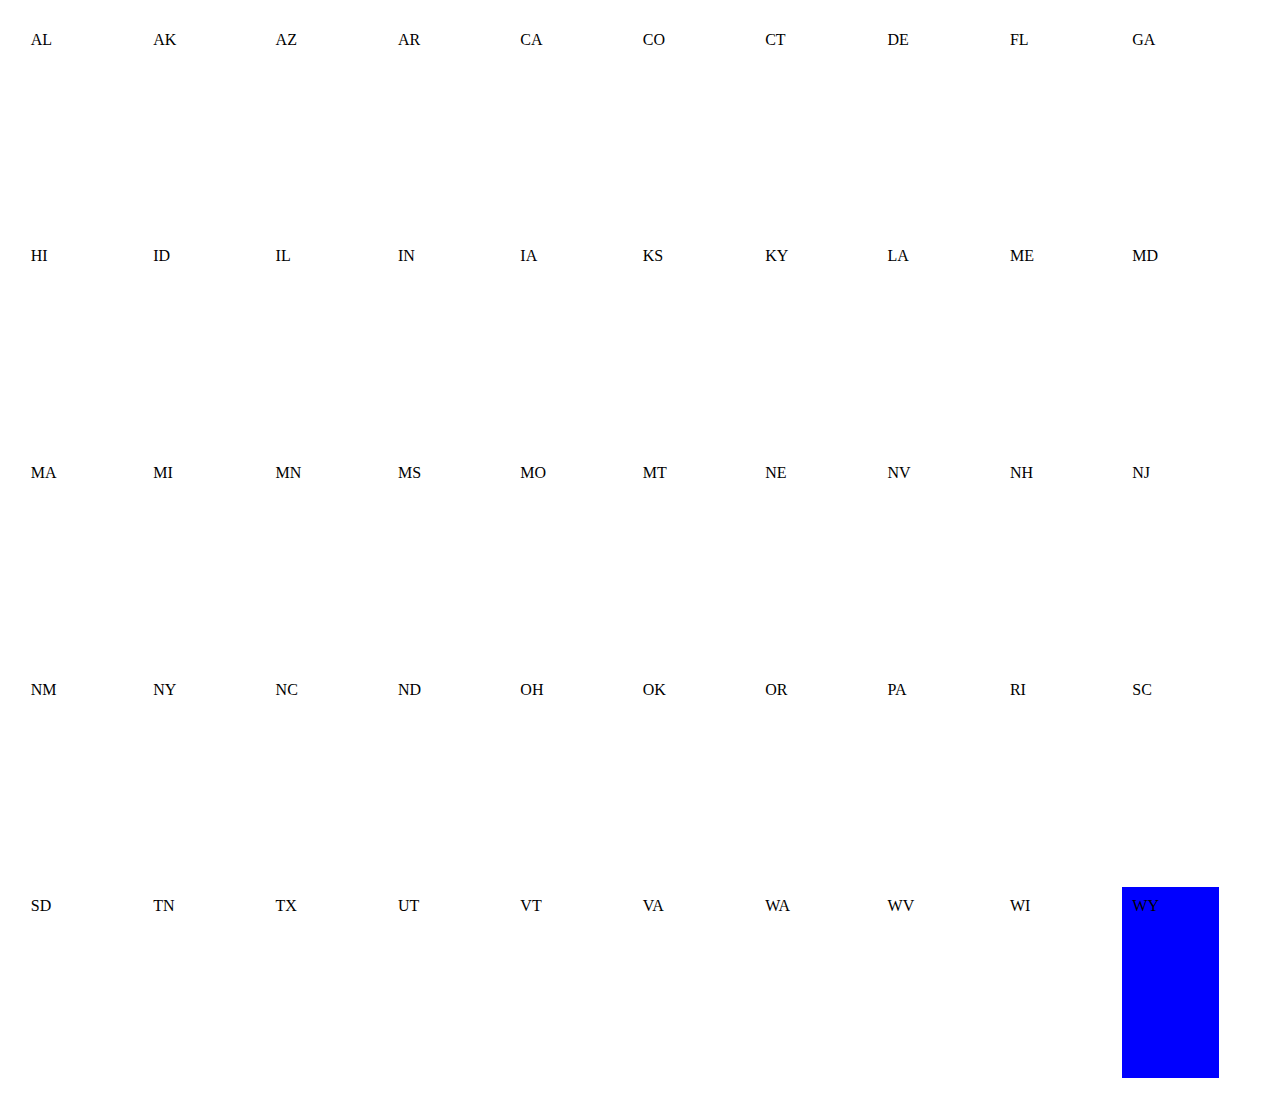
==== vis.html @ f6e5af3a "nauseating" ====
<head>
    <script
            src="https://code.jquery.com/jquery-3.3.1.min.js"
            integrity="sha256-FgpCb/KJQlLNfOu91ta32o/NMZxltwRo8QtmkMRdAu8="
            crossorigin="anonymous"></script>
</head>

<body>

</body>
<script>
    const data1 = {
        "AL": 2.076923076923077,
        "AK": 3,
        "AZ": 2.5555555555555554,
        "AR": 3.4210526315789473,
        "CA": 2.711864406779661,
        "CO": 1.8333333333333333,
        "CT": 2.4166666666666665,
        "DE": 1,
        "FL": 2.6,
        "GA": 3.324324324324324,
        "HI": 2.25,
        "ID": 2,
        "IL": 2.5238095238095237,
        "IN": 2.2,
        "IA": 2.4,
        "KS": 2.4,
        "KY": 3,
        "LA": 2.5555555555555554,
        "ME": 2,
        "MD": 3.25,
        "MA": 2.8461538461538463,
        "MI": 2.9444444444444446,
        "MN": 2.4444444444444446,
        "MS": 3.6222222222222222,
        "MO": 2.6,
        "MT": 1,
        "NE": 3.25,
        "NV": 1.6,
        "NH": 2.25,
        "NJ": 3.59375,
        "NM": 2.3333333333333335,
        "NY": 2.848648648648649,
        "NC": 2.909090909090909,
        "ND": 3.6666666666666665,
        "OH": 2.129032258064516,
        "OK": 2.3333333333333335,
        "OR": 2,
        "PA": 2.409090909090909,
        "RI": 1.6666666666666667,
        "SC": 1.75,
        "SD": 2.5,
        "TN": 2.625,
        "TX": 2.803921568627451,
        "UT": 2.5,
        "VT": 2,
        "VA": 2.263157894736842,
        "WA": 3.9166666666666665,
        "WV": 4,
        "WI": 3.1,
        "WY": 5,
    };


    $(document).ready( () => {
        console.log("Hello" + Object.keys(data1).length);
        Object.keys(data1).forEach( (state)=> {
            let box = '<div id="' + state +'" class="box">' + state + '</div>'
            $('body').html($('body').html() + box);
            setInterval( () => {
                if($('#'+state).attr("color") && $('#'+state).attr("color") != "white") {
                    // if(state === "CA") console.log("coloring white");
                    $('#'+state).css("background-color", 'white');
                    $('#'+state).attr("color", "white");
                } else {
                    // if(state === "CA") console.log("coloring blue");
                    $('#'+state).css("background-color", 'blue');
                    $('#'+state).attr("color", 'blue');
                }
            }, 3000 / data1[state]);
        });
    });

</script>

<style>
    .box {
        display: inline-block;
        width: 6vw;
        height: 19vh;
        margin: 1vw;
        padding: 10px;
    }
</style>
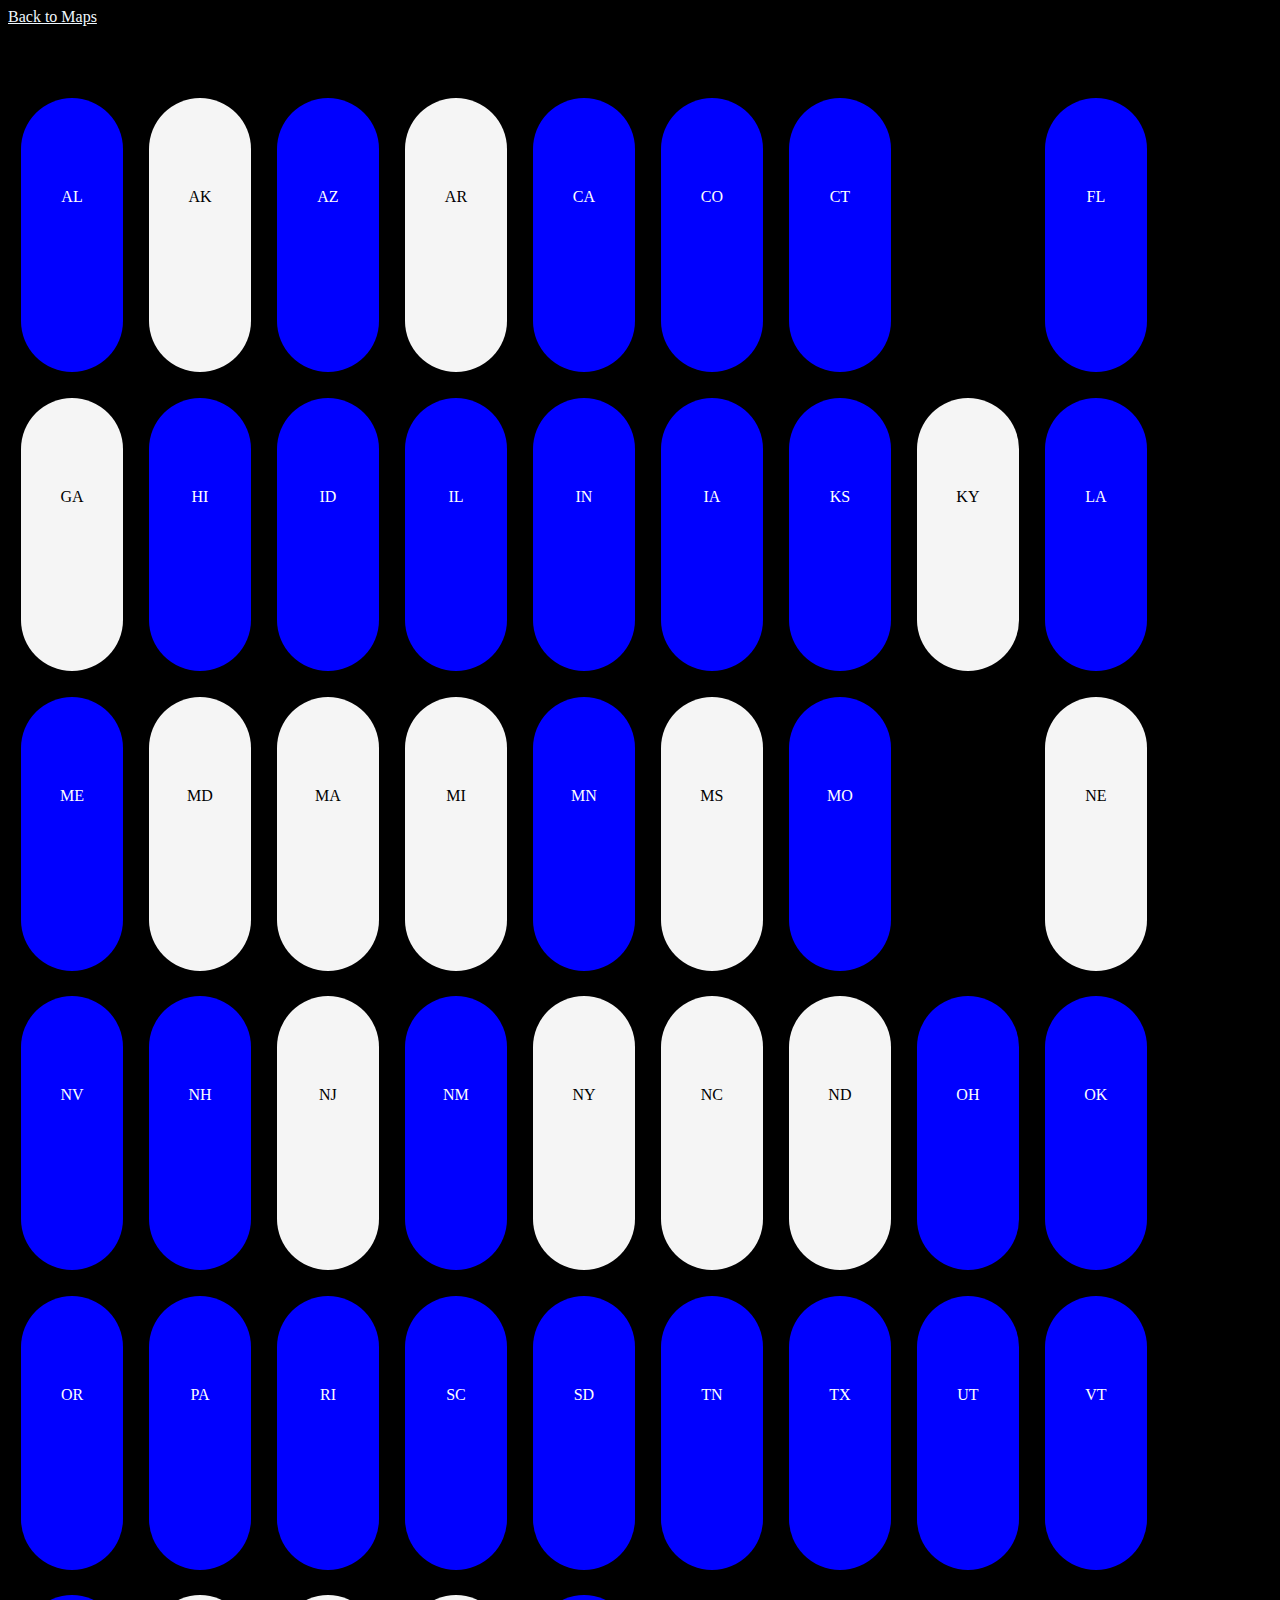
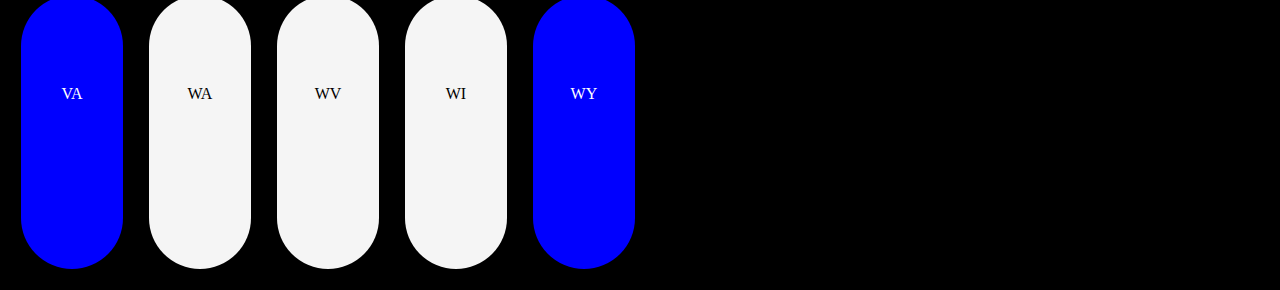
==== commit a06da595: "linked bpm vis" ====
--- a/vis.html
+++ b/vis.html
@@ -6,7 +6,8 @@
 </head>
 
 <body>
-
+<a href="./index.html">Back to Maps</a>
+<h3>Higher BPM = Higher Average Songs per Artist</h3>
 </body>
 <script>
     const data1 = {
@@ -71,25 +72,39 @@
             setInterval( () => {
                 if($('#'+state).attr("color") && $('#'+state).attr("color") != "white") {
                     // if(state === "CA") console.log("coloring white");
-                    $('#'+state).css("background-color", 'white');
+                    $('#'+state).css({"background-color": 'whitesmoke', color: 'black'});
                     $('#'+state).attr("color", "white");
                 } else {
                     // if(state === "CA") console.log("coloring blue");
-                    $('#'+state).css("background-color", 'blue');
+                    $('#'+state).css({"background-color": 'blue', color: 'white'});
                     $('#'+state).attr("color", 'blue');
                 }
-            }, 3000 / data1[state]);
+            }, 1000 / data1[state]);
         });
     });
 
 </script>
 
 <style>
+
+    a {
+        color: aliceblue;
+    }
+
+    body {
+        background-color: black;
+    }
+
     .box {
+        font-family: "Sans Serif";
         display: inline-block;
         width: 6vw;
         height: 19vh;
         margin: 1vw;
-        padding: 10px;
+        padding: 1vw;
+        padding-top: 10vh;
+        text-align: center;
+        border-radius: 100px;
+
     }
 </style>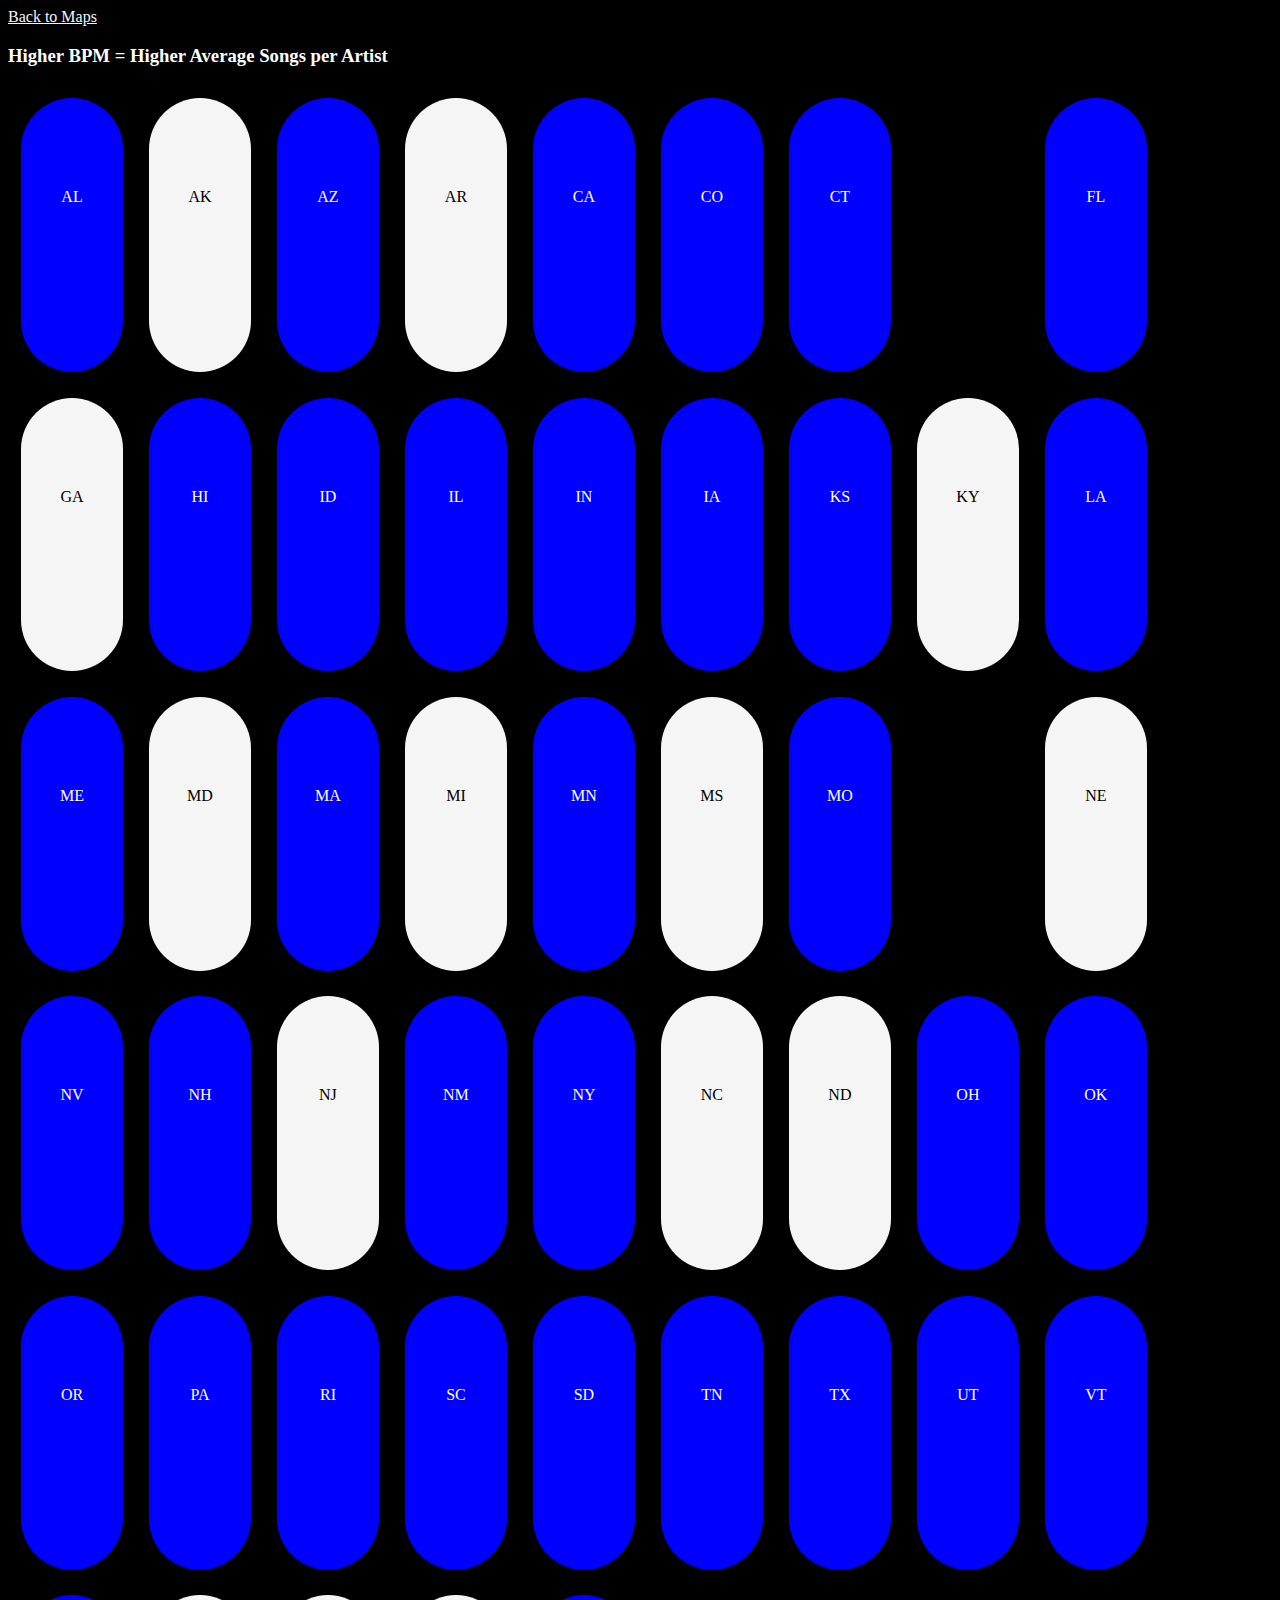
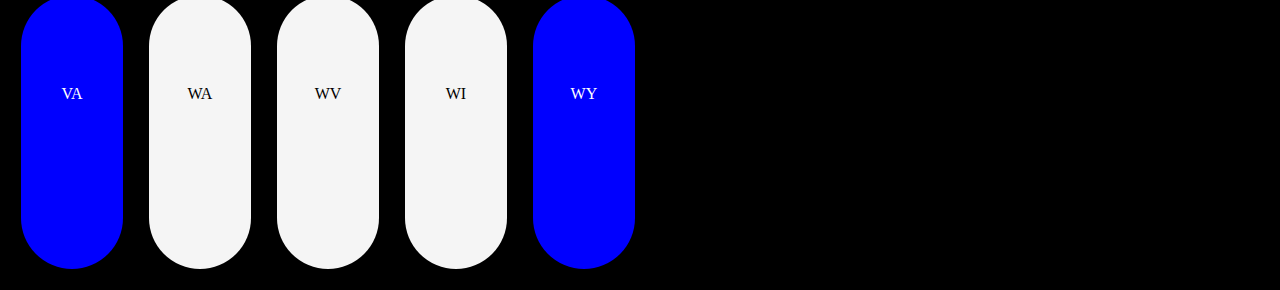
==== commit b28718f1: "text color fix" ====
--- a/vis.html
+++ b/vis.html
@@ -95,6 +95,10 @@
         background-color: black;
     }
 
+    h3{
+        color: white;
+    }
+
     .box {
         font-family: "Sans Serif";
         display: inline-block;
